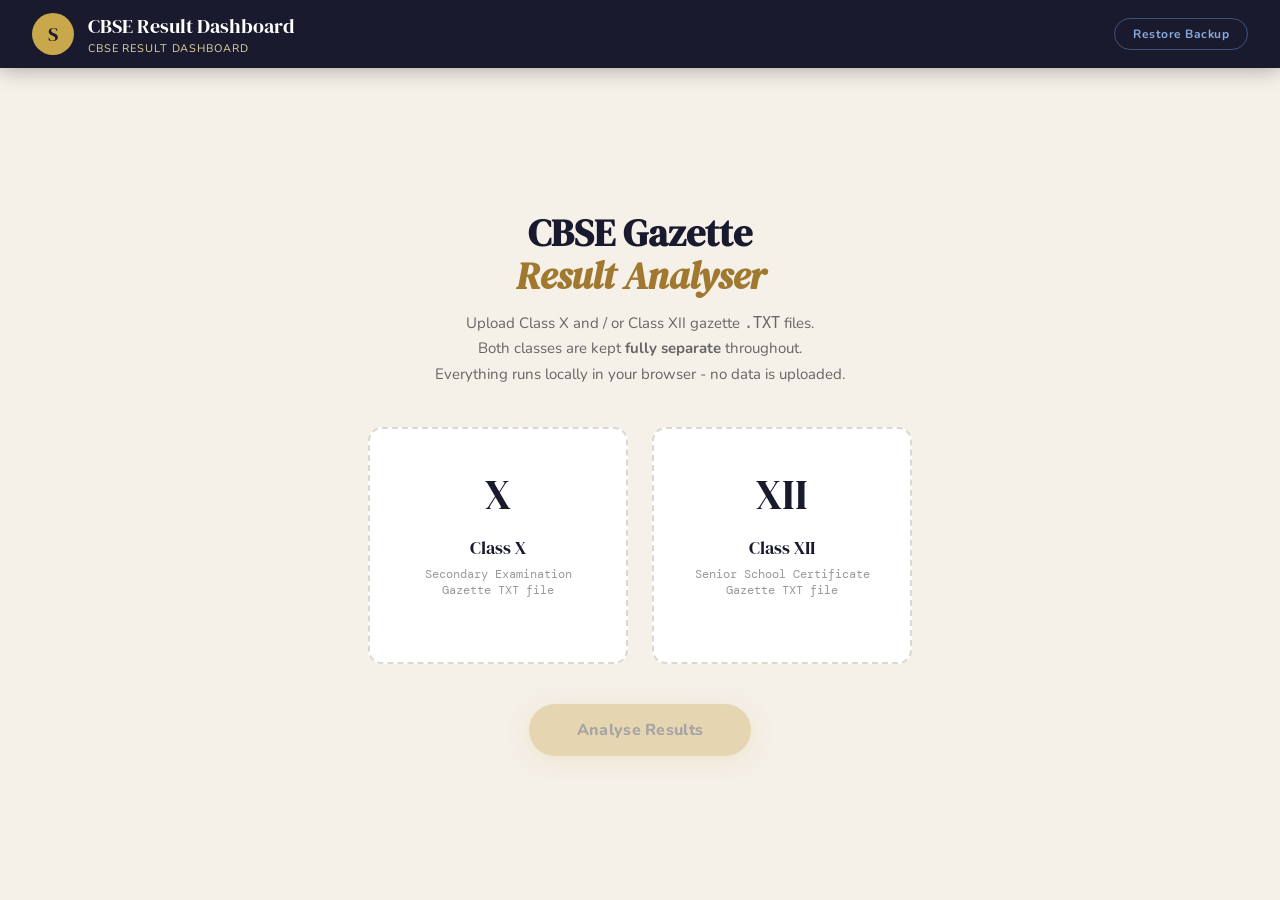
==== templates/index.html @ e1f6c5b5 "Initial commit" ====
<!DOCTYPE html>
<html lang="en">
<head>
<meta charset="UTF-8">
<meta name="viewport" content="width=device-width, initial-scale=1.0">
<title>CBSE Result Dashboard</title>
<script src="/static/js/chart.umd.min.js"></script>
<script src="/static/js/xlsx.full.min.js"></script>
<link rel="stylesheet" href="/static/css/fonts.css">
<link rel="stylesheet" href="/static/css/styles.css">
</head>
<body>

<header>
  <div class="hbrand">
    <div class="hlogo">S</div>
    <div>
      <div class="htitle">CBSE Result Dashboard</div>
      <div class="hsub" id="hschool">CBSE School Result Analyser</div>
    </div>
  </div>
  <div class="hright">
    <div class="hmeta" id="hmeta">Upload result files to begin</div>
    <button class="btn-restore-json" id="btn-add-school" onclick="showUploadScreen()" style="display:none">Add School</button>
    <button class="btn-backup" id="btn-backup" onclick="exportBackup()" style="display:none">Backup</button>
    <button class="btn-restore-json" id="btn-restore-json" onclick="document.getElementById('import-file-input').click()">Restore Backup</button>
    <input type="file" id="import-file-input" accept=".json" style="display:none" onchange="handleImportFile(event)">
    <button class="btn-clear" id="btn-clear" onclick="clearSavedData()" style="display:none">Clear Saved</button>
    <button class="btn-export" id="btn-export" onclick="exportExcel()">Export Excel</button>
  </div>
</header>

<div id="import-overlay">
  <div id="import-box">
    <h2 id="import-title">Restore Data</h2>
    <p id="import-desc">Select a saved session to restore.</p>
    <div id="import-sessions"></div>
    <div class="import-actions">
      <button class="import-btn-cancel" onclick="closeImportOverlay()">Cancel</button>
      <button class="import-btn-load" id="import-btn-load" onclick="doImport()" disabled>Load Selected</button>
    </div>
  </div>
</div>

<div class="restore-banner" id="restore-banner">
  <span id="restore-msg">Data restored from saved session</span>
  <button onclick="document.getElementById('restore-banner').classList.remove('show')">Dismiss</button>
</div>

<div class="parse-banner" id="parse-banner">
  <div class="parse-banner-inner">
    <div class="parse-banner-title">Parse warnings detected</div>
    <div class="parse-banner-body" id="parse-banner-body"></div>
  </div>
</div>

<div class="mixed-year-banner" id="mixed-year-banner">
  <div class="parse-banner-inner">
    <div class="parse-banner-title">Mixed Year Comparison</div>
    <div class="parse-banner-body">Selected schools belong to multiple exam years. Merit and comparison results may be less comparable.</div>
  </div>
</div>

<div id="upload-screen">
  <div class="upload-hero">
    <h1>CBSE Gazette<br><em style="color:var(--gold-dk)">Result Analyser</em></h1>
    <p>Upload Class X and / or Class XII gazette <code>.TXT</code> files.<br>
    Both classes are kept <strong>fully separate</strong> throughout.<br>
    Everything runs locally in your browser - no data is uploaded.</p>
  </div>
  <div class="upload-grid">
    <div class="upload-card" id="card-X"
      ondragover="dragOver(event,'X')" ondragleave="dragLeave(event,'X')" ondrop="fileDrop(event,'X')">
      <input type="file" accept=".txt,.TXT" onchange="handleFile(event,'X')">
      <span class="upload-icon">X</span>
      <div class="upload-label">Class X</div>
      <div class="upload-hint">Secondary Examination<br>Gazette TXT file</div>
      <div class="upload-status" id="status-X"></div>
    </div>
    <div class="upload-card" id="card-XII"
      ondragover="dragOver(event,'XII')" ondragleave="dragLeave(event,'XII')" ondrop="fileDrop(event,'XII')">
      <input type="file" accept=".txt,.TXT" onchange="handleFile(event,'XII')">
      <span class="upload-icon">XII</span>
      <div class="upload-label">Class XII</div>
      <div class="upload-hint">Senior School Certificate<br>Gazette TXT file</div>
      <div class="upload-status" id="status-XII"></div>
    </div>
  </div>
  <div class="upload-actions">
    <button class="btn-analyze" id="btn-analyze" onclick="runAnalysis()" disabled>Analyse Results</button>
    <button class="btn-clear upload-cancel" id="btn-upload-cancel" onclick="hideUploadScreen()" style="display:none">Cancel</button>
  </div>
</div>

<div id="dashboard">
  <input type="file" id="student-master-input" accept=".xlsx,.xls,.csv" style="display:none" onchange="handleMasterFile(event,'student')">
  <input type="file" id="teacher-mapping-input" accept=".xlsx,.xls,.csv" style="display:none" onchange="handleMasterFile(event,'teacher')">
  <input type="file" id="performance-marks-input" accept=".xlsx,.xls,.csv" style="display:none" onchange="handleMasterFile(event,'performance')">
  <div class="workspace-panel">
    <div class="workspace-top">
      <div>
        <div class="workspace-title">Multischool Workspace</div>
        <div class="workspace-sub" id="workspace-sub">Upload or restore schools to start a multischool workspace.</div>
        <div class="storage-indicator" id="storage-indicator">
          <div class="storage-label-row">
            <span class="storage-label">Local Storage</span>
            <span class="storage-value" id="storage-value">Checking...</span>
          </div>
          <div class="storage-bar">
            <div class="storage-fill" id="storage-fill"></div>
          </div>
        </div>
      </div>
      <div class="workspace-actions">
        <button class="btn-restore-json workspace-btn" onclick="document.getElementById('student-master-input').click()" style="display:inline-block">Upload Student Master</button>
        <button class="btn-restore-json workspace-btn" onclick="document.getElementById('teacher-mapping-input').click()" style="display:inline-block">Upload Teacher Mapping</button>
        <div class="workspace-inline-field">
          <label for="performance-component-type">Performance Basis Upload</label>
          <select id="performance-component-type" class="workspace-select">
            <option value="internal">Internal Marks</option>
            <option value="practical">Practical Marks</option>
          </select>
        </div>
        <button class="btn-restore-json workspace-btn" onclick="document.getElementById('performance-marks-input').click()" style="display:inline-block">Upload Internal / Practical Marks</button>
        <button class="btn-export workspace-btn" onclick="promptSaveCombination()" style="display:inline-block">Save Combination</button>
        <div class="template-links">
          <a class="template-link" href="student_master_template.xlsx" download>Student Master Excel Example</a>
          <a class="template-link" href="teacher_mapping_template.xlsx" download>Teacher Mapping Excel Example</a>
          <a class="template-link" href="performance_marks_template.xlsx" download>Internal / Practical Marks Excel Example</a>
        </div>
      </div>
    </div>
    <div class="workspace-filters">
      <div class="workspace-field">
        <label for="workspace-mode">View Mode</label>
        <select id="workspace-mode" class="sselect" onchange="onWorkspaceModeChange()">
          <option value="single">Single School</option>
          <option value="multi">Multi-School</option>
        </select>
      </div>
      <div class="workspace-field">
        <label for="compare-year">Year</label>
        <select id="compare-year" class="sselect" onchange="onWorkspaceFilterChange()">
          <option value="all">All Years</option>
        </select>
      </div>
      <div class="workspace-field">
        <label for="compare-class">Class Scope</label>
        <select id="compare-class" class="sselect" onchange="onWorkspaceFilterChange()">
          <option value="X">Class X</option>
          <option value="XII">Class XII</option>
          <option value="all">All Classes</option>
        </select>
      </div>
      <div class="workspace-field">
        <label for="compare-merit-scope">Merit Scope</label>
        <select id="compare-merit-scope" class="sselect" onchange="onWorkspaceFilterChange()">
          <option value="same-class">Same Class</option>
          <option value="all-classes">All Classes</option>
        </select>
      </div>
    </div>
    <div class="workspace-grid">
      <div class="workspace-block">
        <div class="workspace-block-title">Schools</div>
        <div id="session-list" class="workspace-list"></div>
      </div>
      <div class="workspace-block">
        <div class="workspace-block-title">Saved Combinations</div>
        <div id="combination-list" class="workspace-list"></div>
      </div>
    </div>
  </div>

  <div class="class-tabs" id="class-tabs"></div>

  <div class="sec-tabs">
    <button class="stab active" onclick="showSec('summary',this)">Summary</button>
    <button class="stab" onclick="showSec('subjects',this)">Subjects</button>
    <button class="stab" onclick="showSec('merit',this)">Merit List</button>
    <button class="stab" onclick="showSec('gender',this)">Gender</button>
    <button class="stab" onclick="showSec('students',this)">All Students</button>
    <button class="stab" onclick="showSec('sections',this)">Section Review</button>
    <button class="stab" onclick="showSec('teachers',this)">Teacher Review</button>
    <button class="stab" onclick="showSec('followup',this)">Follow-Up</button>
  </div>

  <div class="sec-tabs-mobile">
    <select id="sec-select-mobile" onchange="showSec(this.value,null)">
      <option value="summary">Summary</option>
      <option value="subjects">Subjects</option>
      <option value="merit">Merit List</option>
      <option value="gender">Gender</option>
      <option value="students">All Students</option>
      <option value="sections">Section Review</option>
      <option value="teachers">Teacher Review</option>
      <option value="followup">Follow-Up</option>
    </select>
  </div>

  <div class="content">
    <div class="sec-panel active" id="sec-summary"><div id="d-summary"></div></div>
    <div class="sec-panel" id="sec-subjects"><div id="d-subjects"></div></div>
    <div class="sec-panel" id="sec-merit"><div id="d-merit"></div></div>
    <div class="sec-panel" id="sec-gender"><div id="d-gender"></div></div>
    <div class="sec-panel" id="sec-students"><div id="d-students"></div></div>
    <div class="sec-panel" id="sec-sections"><div id="d-sections"></div></div>
    <div class="sec-panel" id="sec-teachers"><div id="d-teachers"></div></div>
    <div class="sec-panel" id="sec-followup"><div id="d-followup"></div></div>
  </div>
</div>

<script src="/static/js/app.js"></script>
</body>
</html>
---- static/css/fonts.css ----
/* Self-hosted fonts — served from /static/fonts/ */

/* DM Serif Display */
@font-face {
  font-family: 'DM Serif Display';
  font-style: normal;
  font-weight: 400;
  font-display: swap;
  src: url('/static/fonts/dm-serif-display-latin-400-normal.woff2') format('woff2');
}
@font-face {
  font-family: 'DM Serif Display';
  font-style: italic;
  font-weight: 400;
  font-display: swap;
  src: url('/static/fonts/dm-serif-display-latin-400-italic.woff2') format('woff2');
}

/* DM Mono */
@font-face {
  font-family: 'DM Mono';
  font-style: normal;
  font-weight: 300;
  font-display: swap;
  src: url('/static/fonts/dm-mono-latin-300-normal.woff2') format('woff2');
}
@font-face {
  font-family: 'DM Mono';
  font-style: normal;
  font-weight: 400;
  font-display: swap;
  src: url('/static/fonts/dm-mono-latin-400-normal.woff2') format('woff2');
}
@font-face {
  font-family: 'DM Mono';
  font-style: normal;
  font-weight: 500;
  font-display: swap;
  src: url('/static/fonts/dm-mono-latin-500-normal.woff2') format('woff2');
}

/* Nunito */
@font-face {
  font-family: 'Nunito';
  font-style: normal;
  font-weight: 300;
  font-display: swap;
  src: url('/static/fonts/nunito-latin-300-normal.woff2') format('woff2');
}
@font-face {
  font-family: 'Nunito';
  font-style: normal;
  font-weight: 400;
  font-display: swap;
  src: url('/static/fonts/nunito-latin-400-normal.woff2') format('woff2');
}
@font-face {
  font-family: 'Nunito';
  font-style: normal;
  font-weight: 600;
  font-display: swap;
  src: url('/static/fonts/nunito-latin-600-normal.woff2') format('woff2');
}
@font-face {
  font-family: 'Nunito';
  font-style: normal;
  font-weight: 700;
  font-display: swap;
  src: url('/static/fonts/nunito-latin-700-normal.woff2') format('woff2');
}
@font-face {
  font-family: 'Nunito';
  font-style: normal;
  font-weight: 800;
  font-display: swap;
  src: url('/static/fonts/nunito-latin-800-normal.woff2') format('woff2');
}
---- static/css/styles.css ----
:root {
  --ink:#1a1a2e;
  --cream:#f5f0e8;
  --paper:#faf8f4;
  --gold:#c9a84c;
  --gold-lt:#e8d5a3;
  --gold-dk:#a07830;
  --red:#c0392b;
  --green:#1a7a4a;
  --blue:#1a4a7a;
  --blue-lt:#e8f0fa;
  --amber:#d4800a;
  --border:#ddd8ce;
  --shadow:0 2px 16px rgba(26,26,46,.09);
  --shadow-lg:0 8px 40px rgba(26,26,46,.15);
  --r:10px;
  --cx:#c9a84c;
  --cx-lt:#fff8e8;
  --cx-dk:#a07830;
  --cxii:#0e7490;
  --cxii-lt:#e0f4f8;
  --cxii-dk:#0a5570;
}

*, *::before, *::after {
  box-sizing:border-box;
  margin:0;
  padding:0;
}

body {
  font-family:'Nunito', sans-serif;
  background:var(--cream);
  color:var(--ink);
  min-height:100vh;
  font-size:15px;
}

header {
  background:var(--ink);
  color:#fff;
  padding:0 32px;
  display:flex;
  align-items:center;
  justify-content:space-between;
  height:68px;
  position:sticky;
  top:0;
  z-index:100;
  box-shadow:0 2px 20px rgba(0,0,0,.3);
}

.hbrand,
.hright {
  display:flex;
  align-items:center;
}

.hbrand { gap:14px; }
.hright { gap:18px; }

.hlogo {
  width:42px;
  height:42px;
  background:var(--gold);
  border-radius:50%;
  display:flex;
  align-items:center;
  justify-content:center;
  font-family:'DM Serif Display', serif;
  font-size:20px;
  color:var(--ink);
}

.htitle {
  font-family:'DM Serif Display', serif;
  font-size:20px;
}

.hsub {
  font-size:11px;
  color:var(--gold-lt);
  letter-spacing:.08em;
  text-transform:uppercase;
  margin-top:1px;
}

.hmeta {
  font-family:'DM Mono', monospace;
  font-size:11px;
  color:rgba(255,255,255,.45);
  text-align:right;
  line-height:1.7;
}

.btn-export,
.btn-clear,
.btn-backup,
.btn-restore-json {
  background:transparent;
  padding:7px 18px;
  border-radius:50px;
  font-size:12px;
  font-weight:700;
  font-family:'Nunito', sans-serif;
  cursor:pointer;
  letter-spacing:.04em;
  transition:all .2s;
  white-space:nowrap;
}

.btn-export {
  display:none;
  border:1.5px solid rgba(201,168,76,.5);
  color:var(--gold);
}

.btn-export:hover {
  background:var(--gold);
  color:var(--ink);
  border-color:var(--gold);
}

.btn-clear {
  display:none;
  border:1.5px solid rgba(192,57,43,.5);
  color:#e87070;
}

.btn-clear:hover {
  background:#c0392b;
  color:#fff;
  border-color:#c0392b;
}

.btn-backup {
  display:none;
  border:1.5px solid rgba(100,160,100,.5);
  color:#6ab06a;
}

.btn-backup:hover {
  background:#2d7a2d;
  color:#fff;
  border-color:#2d7a2d;
}

.btn-restore-json {
  border:1.5px solid rgba(100,140,200,.5);
  color:#88aadd;
}

.btn-restore-json:hover {
  background:#1a3a6a;
  color:#fff;
  border-color:#5580cc;
}

#import-overlay {
  display:none;
  position:fixed;
  inset:0;
  background:rgba(0,0,0,.55);
  z-index:200;
  align-items:center;
  justify-content:center;
}

#import-overlay.show { display:flex; }

#import-box {
  background:#fff;
  border-radius:16px;
  padding:36px;
  width:420px;
  max-width:90vw;
  box-shadow:0 20px 60px rgba(0,0,0,.25);
  font-family:'Nunito', sans-serif;
}

#import-box h2 {
  font-family:'DM Serif Display', serif;
  font-size:22px;
  color:var(--ink);
  margin:0 0 8px;
}

#import-box p {
  font-size:13px;
  color:#888;
  margin:0 0 20px;
  line-height:1.6;
}

#import-sessions {
  display:flex;
  flex-direction:column;
  gap:10px;
  max-height:260px;
  overflow-y:auto;
  margin-bottom:20px;
}

.import-session {
  border:1.5px solid var(--border);
  border-radius:10px;
  padding:14px 16px;
  cursor:pointer;
  transition:all .18s;
  display:flex;
  align-items:center;
  gap:12px;
}

.import-session:hover {
  border-color:var(--gold);
  background:#fffdf7;
}

.import-session.selected {
  border-color:var(--gold);
  background:var(--cx-lt);
}

.import-session-info { flex:1; }

.import-session-name {
  font-weight:800;
  font-size:14px;
  color:var(--ink);
}

.import-session-meta {
  font-size:12px;
  color:#aaa;
  font-family:'DM Mono', monospace;
  margin-top:2px;
}

.import-session-cls {
  display:flex;
  gap:6px;
  margin-top:6px;
}

.import-actions {
  display:flex;
  gap:10px;
  justify-content:flex-end;
}

.import-actions button {
  padding:9px 22px;
  border-radius:50px;
  border:none;
  font-family:'Nunito', sans-serif;
  font-size:13px;
  font-weight:700;
  cursor:pointer;
  transition:all .18s;
}

.import-btn-cancel {
  background:var(--paper);
  color:#888;
}

.import-btn-cancel:hover { background:#e8e4dc; }

.import-btn-load {
  background:var(--gold);
  color:var(--ink);
}

.import-btn-load:hover {
  background:var(--gold-dk);
  color:#fff;
}

.import-btn-load:disabled {
  opacity:.4;
  cursor:not-allowed;
}

.restore-banner {
  display:none;
  background:#1a4a1a;
  color:#7ec87e;
  padding:10px 32px;
  font-size:13px;
  font-weight:700;
  align-items:center;
  gap:12px;
  justify-content:space-between;
}

.restore-banner.show { display:flex; }
.mixed-year-banner {
  display:none;
  background:#fde8e8;
  border-bottom:1px solid #efb5b5;
  color:#8d2323;
}
.mixed-year-banner.show { display:block; }

.restore-banner button {
  background:transparent;
  border:1px solid #7ec87e;
  color:#7ec87e;
  border-radius:20px;
  padding:3px 12px;
  cursor:pointer;
  font-size:12px;
  font-family:'Nunito', sans-serif;
}

.parse-banner {
  display:none;
  background:#fff4de;
  border-bottom:1px solid #ead2a2;
  color:#7a5205;
}

.parse-banner.show { display:block; }

.parse-banner-inner {
  max-width:1300px;
  margin:0 auto;
  padding:14px 32px;
}

.parse-banner-title {
  font-size:12px;
  font-weight:800;
  letter-spacing:.08em;
  text-transform:uppercase;
  margin-bottom:8px;
}

.parse-banner-body {
  font-size:13px;
  line-height:1.6;
}

.parse-summary {
  display:flex;
  flex-wrap:wrap;
  gap:10px 18px;
  margin-bottom:8px;
}

.parse-chip {
  display:inline-flex;
  align-items:center;
  gap:6px;
  background:#fff;
  border:1px solid #ead2a2;
  border-radius:999px;
  padding:5px 10px;
  font-size:12px;
  font-weight:700;
}

.parse-warning-list {
  margin:0;
  padding-left:18px;
}

.parse-warning-list li { margin:4px 0; }

.parse-warning-more {
  margin-top:6px;
  font-size:12px;
  color:#9a6a10;
}

#upload-screen {
  min-height:calc(100vh - 68px);
  display:flex;
  align-items:center;
  justify-content:center;
  flex-direction:column;
  gap:40px;
  padding:40px 20px;
}
.upload-actions {
  display:flex;
  gap:12px;
  align-items:center;
}
.upload-cancel {
  display:none;
}

.upload-hero {
  text-align:center;
  max-width:560px;
}

.upload-hero h1 {
  font-family:'DM Serif Display', serif;
  font-size:38px;
  color:var(--ink);
  margin-bottom:12px;
  line-height:1.15;
}

.upload-hero p {
  color:#666;
  font-size:15px;
  line-height:1.7;
}

.upload-grid {
  display:flex;
  gap:24px;
  flex-wrap:wrap;
  justify-content:center;
}

.upload-card {
  background:#fff;
  border:2px dashed var(--border);
  border-radius:14px;
  padding:36px 32px;
  width:260px;
  text-align:center;
  cursor:pointer;
  transition:all .2s ease;
  position:relative;
}

.upload-card:hover,
.upload-card.dragover {
  border-color:var(--gold);
  background:#fffdf7;
  transform:translateY(-2px);
  box-shadow:var(--shadow);
}

.upload-card.loaded-X {
  border:2px solid var(--cx);
  background:var(--cx-lt);
}

.upload-card.loaded-XII {
  border:2px solid var(--cxii);
  background:var(--cxii-lt);
}

.upload-card input[type=file] {
  position:absolute;
  inset:0;
  opacity:0;
  cursor:pointer;
  width:100%;
  height:100%;
}

.upload-icon {
  font-size:42px;
  font-family:'DM Serif Display', serif;
  margin-bottom:12px;
  display:block;
}

.upload-label {
  font-family:'DM Serif Display', serif;
  font-size:18px;
  color:var(--ink);
  margin-bottom:6px;
}

.upload-hint {
  font-size:12px;
  color:#999;
  font-family:'DM Mono', monospace;
}

.upload-status {
  font-size:12px;
  margin-top:10px;
  font-weight:700;
  min-height:18px;
}

.btn-analyze {
  background:var(--gold);
  color:var(--ink);
  border:none;
  padding:15px 48px;
  border-radius:50px;
  font-size:16px;
  font-weight:800;
  font-family:'Nunito', sans-serif;
  cursor:pointer;
  transition:all .2s;
  letter-spacing:.02em;
  box-shadow:0 4px 20px rgba(201,168,76,.4);
}

.btn-analyze:hover {
  background:var(--gold-dk);
  color:#fff;
  transform:translateY(-1px);
}

.btn-analyze:disabled {
  opacity:.35;
  cursor:not-allowed;
  transform:none;
}

#dashboard { display:none; }

.workspace-panel {
  max-width:1300px;
  margin:18px auto 0;
  background:#fff;
  border-radius:16px;
  box-shadow:var(--shadow);
  padding:20px;
  border:1px solid var(--border);
}
.workspace-top {
  display:flex;
  justify-content:space-between;
  align-items:flex-start;
  gap:16px;
  margin-bottom:18px;
}
.workspace-title {
  font-family:'DM Serif Display', serif;
  font-size:22px;
  color:var(--ink);
}
.workspace-sub {
  margin-top:4px;
  font-size:13px;
  color:#888;
}
.storage-indicator {
  margin-top:12px;
  max-width:320px;
}
.storage-label-row {
  display:flex;
  align-items:center;
  justify-content:space-between;
  gap:12px;
  margin-bottom:6px;
}
.storage-label {
  font-size:11px;
  font-weight:800;
  text-transform:uppercase;
  letter-spacing:.08em;
  color:#8b7c67;
}
.storage-value {
  font-size:12px;
  font-family:'DM Mono',monospace;
  color:#6f6251;
}
.storage-bar {
  position:relative;
  overflow:hidden;
  height:8px;
  border-radius:999px;
  background:#efe5d8;
  border:1px solid #e2d5c4;
}
.storage-fill {
  height:100%;
  width:0%;
  border-radius:999px;
  background:linear-gradient(90deg, #c9a84c 0%, #d48b1f 100%);
  transition:width .25s ease;
}
.workspace-actions {
  display:flex;
  gap:10px;
  flex-wrap:wrap;
  justify-content:flex-end;
}
.workspace-btn {
  display:inline-block;
}
.template-links {
  display:flex;
  flex-wrap:wrap;
  gap:8px;
  width:100%;
  justify-content:flex-end;
}
.template-link {
  display:inline-flex;
  align-items:center;
  padding:7px 12px;
  border-radius:999px;
  border:1px solid #e5d8c5;
  background:#fffaf2;
  color:#8f6d3c;
  font-size:12px;
  font-weight:800;
  text-decoration:none;
  letter-spacing:.02em;
}
.template-link:hover {
  background:#f8eddc;
}
.master-status {
  display:flex;
  flex-wrap:wrap;
  gap:8px;
  margin-top:12px;
}
.master-chip {
  display:inline-flex;
  align-items:center;
  gap:6px;
  padding:6px 10px;
  border-radius:999px;
  font-size:11px;
  font-weight:800;
  letter-spacing:.04em;
  text-transform:uppercase;
  background:#f6efe5;
  color:#7a6248;
  border:1px solid #eadfce;
}
.master-chip strong {
  font-family:'DM Mono',monospace;
  font-size:12px;
}
.master-chip small {
  max-width:260px;
  overflow:hidden;
  text-overflow:ellipsis;
  white-space:nowrap;
  font-size:11px;
  color:#8b7c67;
}
.mapping-helper {
  margin-top:8px;
  font-size:12px;
  color:#8b7c67;
}
.performance-report {
  margin-top:12px;
  border:1px solid #eadfce;
  border-radius:16px;
  background:#fffdfa;
  overflow:hidden;
}
.performance-report summary {
  display:flex;
  align-items:center;
  justify-content:space-between;
  gap:12px;
  padding:12px 14px;
  cursor:pointer;
  font-size:13px;
  font-weight:800;
  color:#735e4a;
  list-style:none;
}
.performance-report summary::-webkit-details-marker {
  display:none;
}
.performance-report summary span {
  font-size:12px;
  font-weight:700;
  color:#8b7c67;
}
.performance-report-table {
  max-height:360px;
  border-top:1px solid #f0e6d8;
}
.report-status {
  display:inline-flex;
  align-items:center;
  padding:4px 8px;
  border-radius:999px;
  font-size:11px;
  font-weight:800;
  letter-spacing:.04em;
  text-transform:uppercase;
}
.report-status.ok {
  background:#eaf7ef;
  color:#157347;
}
.report-status.miss {
  background:#fff0ef;
  color:#bb3e2f;
}
.workspace-inline-field {
  display:flex;
  flex-direction:column;
  gap:6px;
  min-width:180px;
}
.workspace-inline-field label {
  font-size:11px;
  font-weight:800;
  text-transform:uppercase;
  letter-spacing:.08em;
  color:#999;
}
.workspace-select {
  min-height:42px;
  padding:10px 12px;
  border-radius:999px;
  border:1px solid #d8c4a5;
  background:#fff;
  color:#7b4f17;
  font:inherit;
  font-weight:700;
}
.review-note {
  margin-bottom:14px;
  padding:12px 14px;
  border-radius:14px;
  background:#f9f5ee;
  border:1px solid #eadfce;
  color:#735e4a;
  font-size:13px;
}
.review-controls {
  display:flex;
  flex-wrap:wrap;
  gap:12px;
  align-items:flex-end;
  margin-bottom:14px;
}
.review-field label {
  display:block;
  margin-bottom:6px;
  font-size:11px;
  font-weight:800;
  text-transform:uppercase;
  letter-spacing:.08em;
  color:#999;
}
.followup-input {
  width:100%;
  padding:8px 10px;
  border-radius:10px;
  border:1px solid #e2d8ca;
  background:#fffdfa;
  font:inherit;
}
.followup-input.small {
  width:160px;
}
.followup-tag {
  display:inline-flex;
  align-items:center;
  padding:4px 8px;
  border-radius:999px;
  font-size:11px;
  font-weight:800;
  letter-spacing:.04em;
  background:#f3ece3;
  color:#7c644c;
  margin:2px 4px 2px 0;
}
.subject-drilled-row {
  background:#f6e7bf;
}
.subject-drilled-row td {
  background:#fdf1cc !important;
  border-top:2px solid #dfbf73 !important;
  border-bottom:2px solid #dfbf73 !important;
}
.workspace-filters {
  display:grid;
  grid-template-columns:repeat(auto-fit,minmax(180px,1fr));
  gap:14px;
  margin-bottom:18px;
}
.workspace-field label {
  display:block;
  font-size:11px;
  font-weight:800;
  text-transform:uppercase;
  letter-spacing:.08em;
  color:#999;
  margin-bottom:6px;
}
.workspace-grid {
  display:grid;
  grid-template-columns:1.3fr 1fr;
  gap:18px;
}
.workspace-block {
  background:var(--paper);
  border:1px solid var(--border);
  border-radius:14px;
  padding:14px;
}
.workspace-block-title {
  font-family:'DM Serif Display', serif;
  font-size:17px;
  margin-bottom:10px;
}
.workspace-list {
  display:flex;
  flex-direction:column;
  gap:10px;
  min-height:56px;
}
.workspace-empty {
  background:#fff;
  border:1px dashed var(--border);
  border-radius:12px;
  padding:16px;
  color:#aaa;
  font-size:13px;
  text-align:center;
}
.session-card,
.combo-card {
  background:#fff;
  border:1.5px solid var(--border);
  border-radius:12px;
  padding:14px;
  display:flex;
  gap:12px;
  align-items:flex-start;
  justify-content:space-between;
}
.session-card.selected {
  border-color:var(--gold);
  background:#fffdf7;
}
.session-meta {
  flex:1;
}
.session-title {
  font-weight:800;
  color:var(--ink);
  margin-bottom:3px;
}
.session-sub {
  font-size:12px;
  color:#999;
  font-family:'DM Mono', monospace;
}
.session-badges {
  display:flex;
  gap:6px;
  flex-wrap:wrap;
  margin-top:8px;
}
.session-actions {
  display:flex;
  gap:8px;
  flex-wrap:wrap;
  justify-content:flex-end;
}
.session-actions button,
.combo-card button {
  border:none;
  border-radius:999px;
  padding:7px 12px;
  font-size:12px;
  font-weight:700;
  cursor:pointer;
  font-family:'Nunito', sans-serif;
}
.session-select {
  background:var(--ink);
  color:#fff;
}
.session-open {
  background:var(--gold);
  color:var(--ink);
}
.combo-open {
  background:var(--cxii);
  color:#fff;
}
.combo-meta {
  font-size:12px;
  color:#888;
  margin-top:4px;
}
.comparison-grid {
  display:grid;
  grid-template-columns:repeat(auto-fit,minmax(220px,1fr));
  gap:16px;
  margin-bottom:16px;
}
.compare-note {
  background:var(--paper);
  border:1px dashed var(--border);
  border-radius:12px;
  padding:18px;
  color:#888;
}

.class-tabs {
  background:#fff;
  border-bottom:1px solid var(--border);
  padding:0 32px;
  display:flex;
  gap:0;
  position:sticky;
  top:68px;
  z-index:90;
}

.ctab {
  padding:0 28px;
  height:52px;
  border:none;
  background:none;
  font-family:'Nunito', sans-serif;
  font-size:15px;
  font-weight:800;
  cursor:pointer;
  border-bottom:4px solid transparent;
  letter-spacing:.01em;
  transition:all .18s;
  color:#bbb;
  display:flex;
  align-items:center;
  gap:10px;
}

.ctab:hover { color:var(--ink); }
.ctab.ax { color:var(--cx-dk); border-bottom-color:var(--cx); }
.ctab.axii { color:var(--cxii-dk); border-bottom-color:var(--cxii); }

.cpill {
  font-size:11px;
  padding:2px 9px;
  border-radius:20px;
  font-weight:700;
}

.cpill-X { background:var(--cx-lt); color:var(--cx-dk); }
.cpill-XII { background:var(--cxii-lt); color:var(--cxii-dk); }

.sec-tabs {
  background:var(--paper);
  border-bottom:1px solid var(--border);
  padding:0 32px;
  display:flex;
  gap:2px;
  position:sticky;
  top:120px;
  z-index:89;
  overflow-x:auto;
}

.stab {
  padding:12px 17px 10px;
  border:none;
  background:none;
  font-family:'Nunito', sans-serif;
  font-size:13px;
  font-weight:700;
  color:#bbb;
  cursor:pointer;
  border-bottom:3px solid transparent;
  white-space:nowrap;
  transition:all .18s;
}

.stab:hover { color:var(--ink); }
.stab.active { color:var(--ink); border-bottom-color:var(--ink); }

.content {
  padding:28px 32px;
  max-width:1300px;
  margin:0 auto;
}

.sec-panel { display:none; }
.sec-panel.active { display:block; }

.cls-stripe {
  border-radius:12px;
  padding:20px 28px;
  margin-bottom:22px;
  display:flex;
  align-items:center;
  gap:18px;
  color:#fff;
}

.cls-stripe.sX { background:linear-gradient(135deg,var(--cx-dk),#e8c060); }
.cls-stripe.sXII { background:linear-gradient(135deg,var(--cxii-dk),#12a0c0); }

.cs-class {
  font-family:'DM Serif Display', serif;
  font-size:52px;
  line-height:1;
  opacity:.85;
}

.cs-exam {
  font-size:11px;
  opacity:.7;
  text-transform:uppercase;
  letter-spacing:.1em;
  margin-bottom:2px;
}

.cs-name {
  font-family:'DM Serif Display', serif;
  font-size:19px;
}

.cs-detail {
  font-size:12px;
  opacity:.65;
  margin-top:2px;
  font-family:'DM Mono', monospace;
}

.cs-space { flex:1; }
.cs-big { text-align:right; }

.cs-big-num {
  font-family:'DM Mono', monospace;
  font-size:44px;
  line-height:1;
  font-weight:300;
}

.cs-big-lbl {
  font-size:11px;
  opacity:.65;
  text-transform:uppercase;
  letter-spacing:.08em;
}

.stat-grid {
  display:grid;
  grid-template-columns:repeat(auto-fit,minmax(160px,1fr));
  gap:13px;
  margin-bottom:22px;
}

.scard {
  background:#fff;
  border-radius:var(--r);
  padding:18px 16px;
  box-shadow:var(--shadow);
  border-top:4px solid var(--gold);
}

.scard.green { border-top-color:var(--green); }
.scard.red { border-top-color:var(--red); }
.scard.amber { border-top-color:var(--amber); }
.scard.blue { border-top-color:var(--blue); }
.scard.cx { border-top-color:var(--cx); }
.scard.cxii { border-top-color:var(--cxii); }

.slbl {
  font-size:11px;
  font-weight:700;
  text-transform:uppercase;
  letter-spacing:.08em;
  color:#aaa;
  margin-bottom:5px;
}

.sval {
  font-family:'DM Mono', monospace;
  font-size:28px;
  font-weight:500;
  color:var(--ink);
  line-height:1;
  margin-bottom:3px;
}

.sdet { font-size:12px; color:#bbb; }

.card {
  background:#fff;
  border-radius:var(--r);
  box-shadow:var(--shadow);
  padding:20px;
  margin-bottom:16px;
}

.card-title {
  font-family:'DM Serif Display', serif;
  font-size:16px;
  color:var(--ink);
  margin-bottom:14px;
  padding-bottom:10px;
  border-bottom:1px solid var(--border);
}

.two-col {
  display:grid;
  grid-template-columns:1fr 1fr;
  gap:16px;
}

.three-col {
  display:grid;
  grid-template-columns:1fr 1fr 1fr;
  gap:16px;
}

@media (max-width:860px) {
  .two-col,
  .three-col {
    grid-template-columns:1fr;
  }
}

.cwrap { position:relative; height:230px; }
.cwrap-lg { position:relative; height:300px; }

.tbl-wrap { overflow-x:auto; }

table {
  width:100%;
  border-collapse:collapse;
  font-size:13.5px;
}

thead th {
  background:var(--ink);
  color:#fff;
  padding:10px 12px;
  text-align:left;
  font-weight:700;
  font-size:11px;
  letter-spacing:.06em;
  text-transform:uppercase;
  vertical-align:bottom;
}

thead th:first-child { border-radius:6px 0 0 6px; }
thead th:last-child { border-radius:0 6px 6px 0; }

tbody tr { border-bottom:1px solid #f0ede8; }
tbody tr:hover { background:var(--blue-lt); }
tbody td { padding:9px 12px; }

.badge {
  display:inline-block;
  padding:3px 10px;
  border-radius:20px;
  font-size:11px;
  font-weight:800;
  letter-spacing:.04em;
}

.bp { background:#e0f5ea; color:var(--green); }
.bc { background:#fff3e0; color:var(--amber); }
.ba { background:#fde8e8; color:var(--red); }

.gr {
  font-family:'DM Mono', monospace;
  font-size:12px;
  font-weight:500;
  display:inline-block;
  padding:2px 8px;
  border-radius:4px;
}

.g-a1 { background:#e0f5ea; color:#1a7a4a; }
.g-a2 { background:#e8f5e0; color:#2d7a2a; }
.g-b1 { background:#e8f0fa; color:#1a4a7a; }
.g-b2 { background:#eef3fc; color:#2a5a9a; }
.g-c1 { background:#fff8e0; color:#8a6a00; }
.g-c2 { background:#fffae0; color:#9a7a00; }
.g-d1 { background:#fff0e0; color:#8a4a00; }
.g-d2 { background:#fff3e0; color:#9a5a00; }
.g-e { background:#fde8e8; color:#c0392b; }
.g-ab { background:#f0f0f0; color:#aaa; }

.rnk {
  display:inline-flex;
  align-items:center;
  justify-content:center;
  width:26px;
  height:26px;
  border-radius:50%;
  font-weight:800;
  font-size:12px;
  background:var(--gold-lt);
  color:var(--gold-dk);
}

.rnk.r1 { background:#ffd700; color:#7a5a00; }
.rnk.r2 { background:#c0c0c0; color:#555; }
.rnk.r3 { background:#cd7f32; color:#fff; }

.gstrip {
  display:grid;
  grid-template-columns:1fr 1fr;
  gap:13px;
  margin-bottom:16px;
}

.gcard {
  background:#fff;
  border-radius:var(--r);
  padding:16px 20px;
  box-shadow:var(--shadow);
  display:flex;
  align-items:center;
  gap:14px;
}

.gicon { font-size:32px; }

.gname {
  font-size:11px;
  font-weight:700;
  text-transform:uppercase;
  letter-spacing:.08em;
  color:#aaa;
  margin-bottom:2px;
}

.gcnt {
  font-family:'DM Mono', monospace;
  font-size:24px;
  color:var(--ink);
  line-height:1.1;
}

.gpct {
  font-size:13px;
  font-weight:700;
  color:var(--green);
}

.sbar {
  display:flex;
  gap:11px;
  margin-bottom:18px;
  flex-wrap:wrap;
}

.sinput {
  flex:1;
  min-width:220px;
  padding:10px 18px;
  border:2px solid var(--border);
  border-radius:50px;
  font-family:'Nunito', sans-serif;
  font-size:14px;
  outline:none;
  transition:border-color .2s;
}

.sinput:focus { border-color:var(--gold); }

.sselect {
  padding:10px 18px;
  border:2px solid var(--border);
  border-radius:50px;
  font-family:'Nunito', sans-serif;
  font-size:14px;
  outline:none;
  background:#fff;
  cursor:pointer;
}

.src {
  background:#fff;
  border-radius:14px;
  box-shadow:var(--shadow-lg);
  overflow:hidden;
  margin-bottom:16px;
}

.srch {
  color:#fff;
  padding:16px 24px;
  display:flex;
  justify-content:space-between;
  align-items:center;
}

.srch.hX { background:linear-gradient(135deg,var(--cx-dk),#e8c060); }
.srch.hXII { background:linear-gradient(135deg,var(--cxii-dk),#12a0c0); }

.srcname {
  font-family:'DM Serif Display', serif;
  font-size:21px;
}

.srcroll {
  font-family:'DM Mono', monospace;
  font-size:12px;
  opacity:.7;
  margin-top:2px;
}

.srcbody { padding:20px 24px; }

.srcmeta {
  display:flex;
  gap:20px;
  margin-bottom:16px;
  flex-wrap:wrap;
}

.srcmi { font-size:13px; color:#888; }

.srcmi strong {
  color:var(--ink);
  display:block;
  font-size:14px;
  margin-bottom:1px;
}

.stbl {
  width:100%;
  border-collapse:collapse;
}

.stbl th {
  padding:7px 11px;
  text-align:left;
  font-size:11px;
  font-weight:700;
  text-transform:uppercase;
  letter-spacing:.06em;
  color:#bbb;
  border-bottom:2px solid var(--border);
}

.stbl td {
  padding:8px 11px;
  border-bottom:1px solid #f0ede8;
  font-size:14px;
}

.mbar {
  background:#f0ede8;
  border-radius:4px;
  height:5px;
  width:88px;
  display:inline-block;
  vertical-align:middle;
}

.mfill {
  height:5px;
  border-radius:4px;
  display:block;
}

.mfill.cX { background:var(--cx); }
.mfill.cXII { background:var(--cxii); }

.sec-h { margin-bottom:20px; }

.sec-title {
  font-family:'DM Serif Display', serif;
  font-size:24px;
  color:var(--ink);
}

.sec-sub {
  color:#aaa;
  font-size:13px;
  margin-top:3px;
}

.empty {
  text-align:center;
  padding:50px 20px;
  color:#ccc;
}

.empty-icon {
  font-size:44px;
  margin-bottom:10px;
}

.nodata {
  background:var(--paper);
  border:2px dashed var(--border);
  border-radius:var(--r);
  padding:48px 32px;
  text-align:center;
  color:#ccc;
  font-size:14px;
}

.sec-tabs-mobile {
  display:none;
  padding:8px 16px;
  background:var(--paper);
  border-bottom:1px solid var(--border);
  position:sticky;
  top:120px;
  z-index:89;
}

.sec-tabs-mobile select {
  width:100%;
  padding:10px 16px;
  border:2px solid var(--border);
  border-radius:50px;
  font-family:'Nunito', sans-serif;
  font-size:14px;
  font-weight:700;
  background:#fff;
  color:var(--ink);
  outline:none;
  cursor:pointer;
  appearance:none;
  -webkit-appearance:none;
  background-image:url("data:image/svg+xml,%3Csvg xmlns='http://www.w3.org/2000/svg' width='12' height='8' viewBox='0 0 12 8'%3E%3Cpath d='M1 1l5 5 5-5' stroke='%23aaa' stroke-width='1.5' fill='none' stroke-linecap='round'/%3E%3C/svg%3E");
  background-repeat:no-repeat;
  background-position:right 16px center;
  padding-right:40px;
}

@media (max-width:640px) {
  .workspace-grid { grid-template-columns:1fr; }
  .workspace-top { flex-direction:column; }
  .sec-tabs { display:none; }
  .sec-tabs-mobile { display:block; top:52px; }
  .class-tabs { position:sticky; top:0; z-index:91; }
  .content { padding:16px; }
  .two-col,
  .three-col { grid-template-columns:1fr; }
  .stat-grid { grid-template-columns:repeat(2,1fr); }
  .cs-big { display:none; }
  .cls-stripe { padding:14px 18px; }
  .cs-class { font-size:38px; }
  .parse-banner-inner { padding:14px 16px; }
}

::-webkit-scrollbar-track { background:#f0ede8; }
::-webkit-scrollbar-thumb { background:var(--gold-lt); border-radius:10px; }

@keyframes fadeUp {
  from { opacity:0; transform:translateY(12px); }
  to { opacity:1; transform:translateY(0); }
}

.anim { animation:fadeUp .28s ease forwards; }
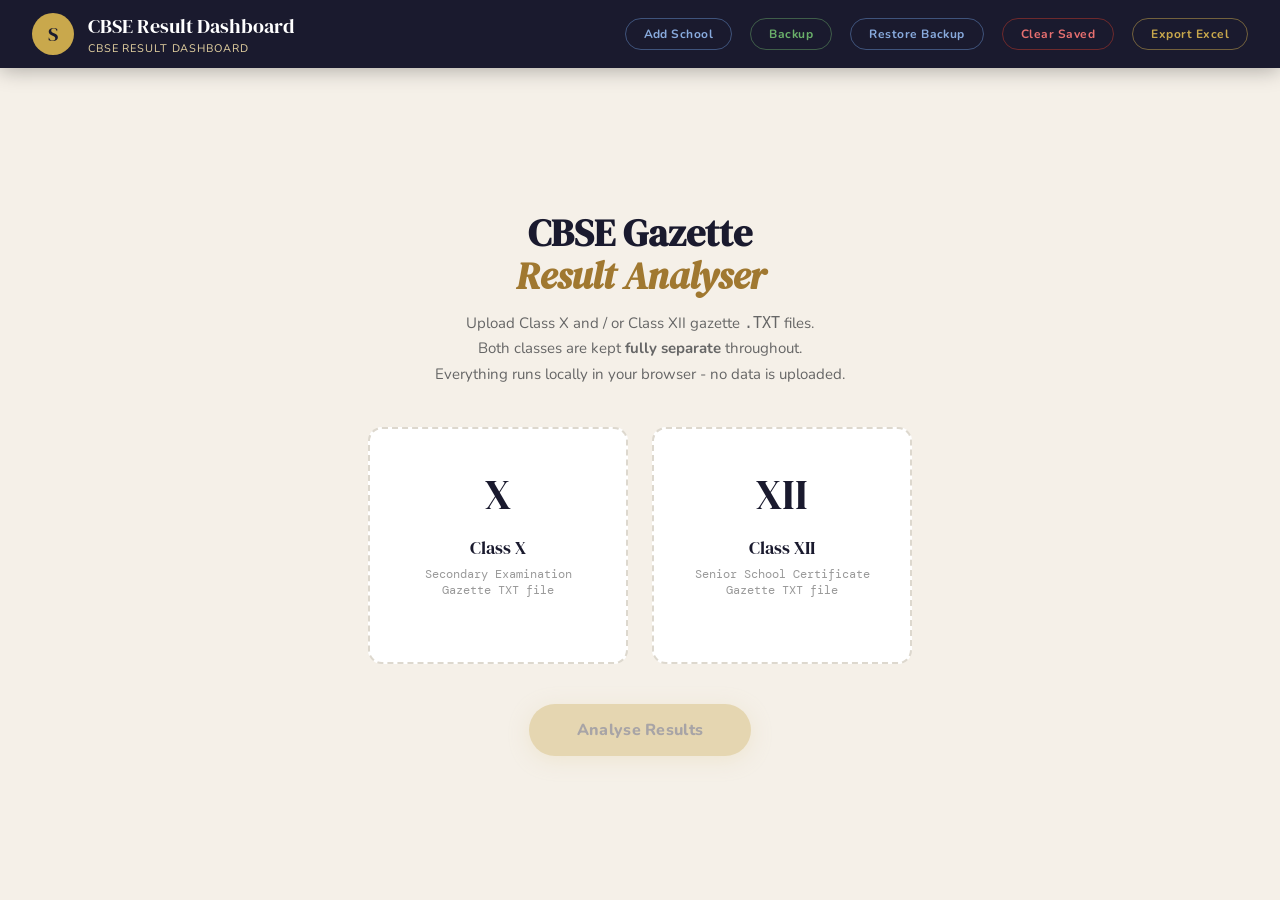
==== commit 6fa7cdf3: "user auth added" ====
--- a/templates/index.html
+++ b/templates/index.html
@@ -27,6 +27,11 @@
     <input type="file" id="import-file-input" accept=".json" style="display:none" onchange="handleImportFile(event)">
     <button class="btn-clear" id="btn-clear" onclick="clearSavedData()" style="display:none">Clear Saved</button>
     <button class="btn-export" id="btn-export" onclick="exportExcel()">Export Excel</button>
+    <!-- User Session Actions -->
+    <span id="header-user-display" style="display:none; font-family:'DM Mono', monospace; font-size:11px; color:#c9a84c;"></span>
+    <button class="btn-restore-json" id="btn-manage-users" onclick="openUserModal()" style="display:none">Manage Users</button>
+    <button class="btn-restore-json" id="btn-change-password" onclick="openPasswordModal()" style="display:none">Change Password</button>
+    <button class="btn-clear" id="btn-logout" onclick="authLogout()" style="display:none">Logout</button>
   </div>
 </header>
 
@@ -112,21 +117,21 @@
         </div>
       </div>
       <div class="workspace-actions">
-        <button class="btn-restore-json workspace-btn" onclick="document.getElementById('student-master-input').click()" style="display:inline-block">Upload Student Master</button>
-        <button class="btn-restore-json workspace-btn" onclick="document.getElementById('teacher-mapping-input').click()" style="display:inline-block">Upload Teacher Mapping</button>
-        <div class="workspace-inline-field">
+        <button class="btn-restore-json workspace-btn premium-student-master" onclick="document.getElementById('student-master-input').click()" style="display:inline-block">Upload Student Master</button>
+        <button class="btn-restore-json workspace-btn premium-teacher-mapping" onclick="document.getElementById('teacher-mapping-input').click()" style="display:inline-block">Upload Teacher Mapping</button>
+        <div class="workspace-inline-field premium-performance-marks">
           <label for="performance-component-type">Performance Basis Upload</label>
           <select id="performance-component-type" class="workspace-select">
             <option value="internal">Internal Marks</option>
             <option value="practical">Practical Marks</option>
           </select>
         </div>
-        <button class="btn-restore-json workspace-btn" onclick="document.getElementById('performance-marks-input').click()" style="display:inline-block">Upload Internal / Practical Marks</button>
+        <button class="btn-restore-json workspace-btn premium-performance-marks" onclick="document.getElementById('performance-marks-input').click()" style="display:inline-block">Upload Internal / Practical Marks</button>
         <button class="btn-export workspace-btn" onclick="promptSaveCombination()" style="display:inline-block">Save Combination</button>
         <div class="template-links">
-          <a class="template-link" href="student_master_template.xlsx" download>Student Master Excel Example</a>
-          <a class="template-link" href="teacher_mapping_template.xlsx" download>Teacher Mapping Excel Example</a>
-          <a class="template-link" href="performance_marks_template.xlsx" download>Internal / Practical Marks Excel Example</a>
+          <a class="template-link premium-student-master" href="student_master_template.xlsx" download>Student Master Excel Example</a>
+          <a class="template-link premium-teacher-mapping" href="teacher_mapping_template.xlsx" download>Teacher Mapping Excel Example</a>
+          <a class="template-link premium-performance-marks" href="performance_marks_template.xlsx" download>Internal / Practical Marks Excel Example</a>
         </div>
       </div>
     </div>
@@ -210,6 +215,114 @@
   </div>
 </div>
 
-<script src="/static/js/app.js"></script>
+<!-- Login Screen Overlay -->
+<div id="login-screen" class="login-overlay" style="display:none">
+  <div class="login-card">
+    <div class="login-brand">
+      <div class="login-logo">S</div>
+      <h2>CBSE Result Analyser</h2>
+    </div>
+    <p class="login-sub">Please sign in to access the analytics portal</p>
+    <div class="login-field">
+      <label for="login-username">Username</label>
+      <input type="text" id="login-username" placeholder="Enter username" required>
+    </div>
+    <div class="login-field">
+      <label for="login-password">Password</label>
+      <input type="password" id="login-password" placeholder="Enter password" required onkeydown="if(event.key === 'Enter') authLogin()">
+    </div>
+    <div id="login-error" class="login-error" style="color:var(--red); font-size:12px; margin-top:8px; min-height:16px;"></div>
+    <button class="btn-login" onclick="authLogin()">Sign In</button>
+    <div class="login-divider">New user?</div>
+    <div class="login-field">
+      <label for="signup-username">Create Username</label>
+      <input type="text" id="signup-username" placeholder="Choose username">
+    </div>
+    <div class="login-field">
+      <label for="signup-password">Create Password</label>
+      <input type="password" id="signup-password" placeholder="Choose password" onkeydown="if(event.key === 'Enter') authRegisterSelf()">
+    </div>
+    <div id="signup-error" class="login-error" style="color:var(--red); font-size:12px; margin-top:8px; min-height:16px;"></div>
+    <button class="btn-restore-json" style="display:block; width:100%; border-radius:10px; padding:10px;" onclick="authRegisterSelf()">Create Account</button>
+  </div>
+</div>
+
+<!-- User Management Modal -->
+<div id="user-modal" class="modal-overlay" style="display:none">
+  <div class="modal-box">
+    <h2>User Management</h2>
+    <p>Create users and enable premium dashboard features.</p>
+    
+    <div class="user-register-form">
+      <h3>Create User Account</h3>
+      <div class="form-grid" style="display:grid; grid-template-columns: repeat(auto-fit, minmax(150px, 1fr)); gap:12px;">
+        <div class="form-field">
+          <label for="reg-username">Username</label>
+          <input type="text" id="reg-username" class="followup-input" placeholder="Username" required>
+        </div>
+        <div class="form-field">
+          <label for="reg-password">Password</label>
+          <input type="password" id="reg-password" class="followup-input" placeholder="Password" required>
+        </div>
+        <div class="form-field">
+          <label for="reg-role">Role</label>
+          <select id="reg-role" class="workspace-select" style="min-height:38px; width:100%; border-radius:10px; padding: 4px 8px;">
+            <option value="user">User (Own Uploads)</option>
+            <option value="admin">Admin (Full Write Access)</option>
+          </select>
+        </div>
+        <div class="form-field" style="display:flex; align-items:flex-end;">
+          <button class="btn-export" style="display:block; width:100%; border-radius:10px; padding:10px;" onclick="authRegister()">Register</button>
+        </div>
+      </div>
+      <div id="reg-error" class="login-error" style="color:var(--red); font-size:12px; margin-top:6px;"></div>
+      <div id="reg-success" style="color:var(--green); font-size:12px; margin-top:6px;"></div>
+    </div>
+    
+    <div class="user-list-section" style="margin-top:20px;">
+      <h3>Registered Users</h3>
+      <div class="tbl-wrap" style="max-height: 200px; overflow-y: auto; margin-top:8px;">
+        <table>
+          <thead>
+            <tr>
+              <th>Username</th>
+              <th>Role</th>
+              <th>Premium Features</th>
+              <th>Created At</th>
+              <th>Action</th>
+            </tr>
+          </thead>
+          <tbody id="user-table-body">
+            <!-- Populated dynamically -->
+          </tbody>
+        </table>
+      </div>
+    </div>
+    
+    <div class="modal-actions" style="margin-top:20px; display:flex; justify-content:flex-end;">
+      <button class="btn-clear" style="display:block;" onclick="closeUserModal()">Close</button>
+    </div>
+  </div>
+</div>
+
+<!-- Change Password Modal -->
+<div id="password-modal" class="modal-overlay" style="display:none">
+  <div class="modal-box">
+    <h2>Change Password</h2>
+    <p>Update your account security details.</p>
+    <div class="login-field" style="margin-top:12px;">
+      <label for="new-password">New Password</label>
+      <input type="password" id="new-password" placeholder="Minimum 4 characters" class="followup-input" style="width:100%;" required>
+    </div>
+    <div id="password-error" class="login-error" style="color:var(--red); font-size:12px; margin-top:8px; min-height:16px;"></div>
+    <div id="password-success" style="color:var(--green); font-size:12px; margin-top:8px; min-height:16px;"></div>
+    <div class="modal-actions" style="margin-top:20px; display:flex; justify-content:flex-end; gap:10px;">
+      <button class="btn-restore-json" onclick="closePasswordModal()">Cancel</button>
+      <button class="btn-export" style="display:block;" onclick="saveNewPassword()">Update Password</button>
+    </div>
+  </div>
+</div>
+
+<script src="/static/js/app.js?v={{ app_version }}"></script>
 </body>
 </html>
--- a/static/css/styles.css
+++ b/static/css/styles.css
@@ -1449,3 +1449,224 @@
 }
 
 .anim { animation:fadeUp .28s ease forwards; }
+
+/* ── AUTH & USER MANAGEMENT STYLES ── */
+.login-overlay {
+  position: fixed;
+  inset: 0;
+  background: radial-gradient(circle at center, rgba(26,26,46,0.96) 0%, rgba(13,13,23,0.99) 100%);
+  backdrop-filter: blur(16px);
+  -webkit-backdrop-filter: blur(16px);
+  z-index: 999;
+  display: flex;
+  align-items: center;
+  justify-content: center;
+  padding: 20px;
+}
+
+.login-card {
+  background: rgba(255, 255, 255, 0.04);
+  border: 1px solid rgba(255, 255, 255, 0.08);
+  border-radius: 24px;
+  width: 100%;
+  max-width: 420px;
+  padding: 40px;
+  box-shadow: 0 20px 50px rgba(0, 0, 0, 0.4);
+  color: #fff;
+  animation: fadeUp 0.35s cubic-bezier(0.16, 1, 0.3, 1) forwards;
+}
+
+.login-brand {
+  display: flex;
+  align-items: center;
+  gap: 16px;
+  margin-bottom: 20px;
+}
+
+.login-logo {
+  width: 48px;
+  height: 48px;
+  background: var(--gold);
+  border-radius: 50%;
+  display: flex;
+  align-items: center;
+  justify-content: center;
+  font-family: 'DM Serif Display', serif;
+  font-size: 24px;
+  color: var(--ink);
+  box-shadow: 0 0 20px rgba(201,168,76,0.3);
+}
+
+.login-brand h2 {
+  font-family: 'DM Serif Display', serif;
+  font-size: 24px;
+  letter-spacing: -0.02em;
+}
+
+.login-sub {
+  font-size: 13px;
+  color: rgba(255, 255, 255, 0.5);
+  margin-bottom: 30px;
+  line-height: 1.5;
+}
+
+.login-divider {
+  margin: 18px 0 14px;
+  padding-top: 14px;
+  border-top: 1px solid rgba(255, 255, 255, 0.12);
+  color: rgba(255, 255, 255, 0.55);
+  font-size: 11px;
+  font-weight: 800;
+  text-transform: uppercase;
+}
+
+.login-field {
+  margin-bottom: 20px;
+  display: flex;
+  flex-direction: column;
+  gap: 8px;
+}
+
+.login-field label {
+  font-size: 11px;
+  font-weight: 800;
+  text-transform: uppercase;
+  letter-spacing: 0.08em;
+  color: rgba(255, 255, 255, 0.6);
+}
+
+.login-field input {
+  background: rgba(255, 255, 255, 0.05);
+  border: 1px solid rgba(255, 255, 255, 0.12);
+  border-radius: 12px;
+  padding: 12px 16px;
+  color: #fff;
+  font: inherit;
+  font-size: 14px;
+  transition: all 0.2s ease;
+}
+
+.login-field input:focus {
+  outline: none;
+  border-color: var(--gold);
+  background: rgba(255, 255, 255, 0.08);
+  box-shadow: 0 0 0 3px rgba(201, 168, 76, 0.15);
+}
+
+.btn-login {
+  width: 100%;
+  background: var(--gold);
+  color: var(--ink);
+  border: none;
+  padding: 14px;
+  border-radius: 50px;
+  font-size: 15px;
+  font-weight: 800;
+  font-family: inherit;
+  cursor: pointer;
+  margin-top: 15px;
+  transition: all 0.2s ease;
+  box-shadow: 0 4px 15px rgba(201, 168, 76, 0.3);
+}
+
+.btn-login:hover {
+  background: var(--gold-lt);
+  transform: translateY(-1px);
+}
+
+/* Modals */
+.modal-overlay {
+  position: fixed;
+  inset: 0;
+  background: rgba(0, 0, 0, 0.6);
+  backdrop-filter: blur(8px);
+  -webkit-backdrop-filter: blur(8px);
+  z-index: 500;
+  display: flex;
+  align-items: center;
+  justify-content: center;
+  padding: 20px;
+}
+
+.modal-box {
+  background: #fff;
+  border-radius: 20px;
+  width: 100%;
+  max-width: 680px;
+  padding: 32px;
+  box-shadow: var(--shadow-lg);
+  border: 1px solid var(--border);
+  color: var(--ink);
+  animation: fadeUp 0.3s cubic-bezier(0.16, 1, 0.3, 1) forwards;
+}
+
+.modal-box h2 {
+  font-family: 'DM Serif Display', serif;
+  font-size: 24px;
+  margin-bottom: 6px;
+}
+
+.modal-box p {
+  font-size: 13px;
+  color: #777;
+  margin-bottom: 20px;
+}
+
+.user-register-form {
+  background: #faf8f4;
+  border: 1px solid var(--border);
+  border-radius: 14px;
+  padding: 18px;
+  margin-bottom: 20px;
+}
+
+.user-register-form h3 {
+  font-size: 14px;
+  margin-bottom: 12px;
+  font-family: 'DM Serif Display', serif;
+}
+
+.feature-toggle-grid {
+  display: grid;
+  gap: 6px;
+  min-width: 180px;
+}
+
+.feature-toggle {
+  display: flex;
+  align-items: center;
+  gap: 6px;
+  font-size: 11px;
+  line-height: 1.2;
+}
+
+.form-field {
+  display: flex;
+  flex-direction: column;
+  gap: 6px;
+}
+
+.form-field label {
+  font-size: 10px;
+  font-weight: 800;
+  text-transform: uppercase;
+  letter-spacing: 0.06em;
+  color: #999;
+}
+
+.btn-create-user {
+  background: var(--gold);
+  color: var(--ink);
+  border: none;
+  border-radius: 10px;
+  padding: 10px 18px;
+  font-weight: 700;
+  cursor: pointer;
+  transition: all 0.2s;
+}
+
+.btn-create-user:hover {
+  background: var(--gold-dk);
+  color: #fff;
+}
+
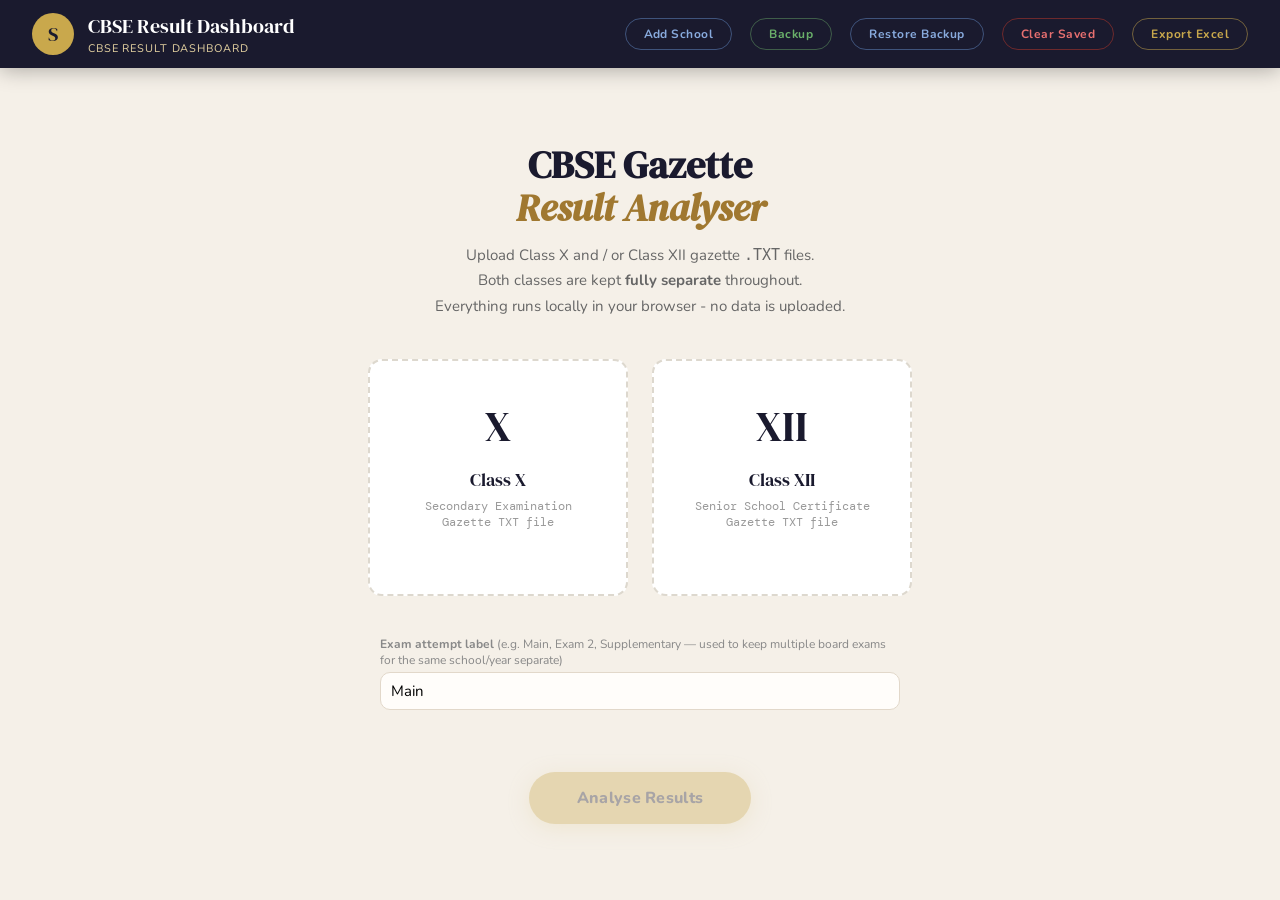
==== commit 29c506d8: "Support multiple exam attempts per school/year and scope admin deletes per user Sessions are now key" ====
--- a/templates/index.html
+++ b/templates/index.html
@@ -90,6 +90,19 @@
       <div class="upload-hint">Senior School Certificate<br>Gazette TXT file</div>
       <div class="upload-status" id="status-XII"></div>
     </div>
+  </div>
+  <div class="exam-label-row" style="max-width:520px;margin:0 auto 18px;text-align:left">
+    <label for="exam-label-input" style="font-size:12px;font-weight:700;color:var(--muted,#888);display:block;margin-bottom:4px">
+      Exam attempt label <span style="font-weight:400">(e.g. Main, Exam 2, Supplementary — used to keep multiple board exams for the same school/year separate)</span>
+    </label>
+    <input type="text" id="exam-label-input" class="followup-input" style="width:100%" list="exam-label-suggestions" value="Main" placeholder="Main">
+    <datalist id="exam-label-suggestions">
+      <option value="Main">
+      <option value="Exam 1">
+      <option value="Exam 2">
+      <option value="Supplementary">
+    </datalist>
+    <div id="exam-label-dates" style="font-size:11px;color:var(--muted,#888);margin-top:4px"></div>
   </div>
   <div class="upload-actions">
     <button class="btn-analyze" id="btn-analyze" onclick="runAnalysis()" disabled>Analyse Results</button>
@@ -128,6 +141,7 @@
         </div>
         <button class="btn-restore-json workspace-btn premium-performance-marks" onclick="document.getElementById('performance-marks-input').click()" style="display:inline-block">Upload Internal / Practical Marks</button>
         <button class="btn-export workspace-btn" onclick="promptSaveCombination()" style="display:inline-block">Save Combination</button>
+        <button class="btn-restore-json workspace-btn" onclick="openExamCompareModal()" style="display:inline-block">Compare Exam Attempts</button>
         <div class="template-links">
           <a class="template-link premium-student-master" href="student_master_template.xlsx" download>Student Master Excel Example</a>
           <a class="template-link premium-teacher-mapping" href="teacher_mapping_template.xlsx" download>Teacher Mapping Excel Example</a>
@@ -299,6 +313,12 @@
       </div>
     </div>
     
+    <div class="user-list-section" style="margin-top:24px; border:1px solid var(--red); border-radius:10px; padding:14px;">
+      <h3 style="color:var(--red); margin-top:0;">Danger Zone</h3>
+      <p style="font-size:12px; margin:4px 0 10px;">Permanently erases every saved school, student master, teacher mapping, follow-up, performance marks and combination from the database, and clears this browser's local storage. User accounts are not affected. This cannot be undone.</p>
+      <button class="btn-clear" style="display:inline-block; background:var(--red); color:#fff;" onclick="resetAllData()">Blank Database &amp; Local Storage</button>
+    </div>
+
     <div class="modal-actions" style="margin-top:20px; display:flex; justify-content:flex-end;">
       <button class="btn-clear" style="display:block;" onclick="closeUserModal()">Close</button>
     </div>
@@ -323,6 +343,39 @@
   </div>
 </div>
 
+<!-- Exam Attempt Comparison Modal -->
+<div id="exam-compare-modal" class="modal-overlay" style="display:none">
+  <div class="modal-box" style="max-width:1100px; width:95vw;">
+    <h2>Compare Exam Attempts</h2>
+    <p>Compare the same students across two exam attempts of the same school, year and class (e.g. Exam 1 vs Exam 2, or Main vs Supplementary).</p>
+    <div class="form-grid" style="display:grid; grid-template-columns: repeat(auto-fit, minmax(180px, 1fr)); gap:12px; margin-top:12px;">
+      <div class="form-field">
+        <label for="ec-class">Class</label>
+        <select id="ec-class" class="workspace-select" style="width:100%; min-height:38px; border-radius:10px; padding:4px 8px;" onchange="refreshExamCompareOptions()">
+          <option value="X">Class X</option>
+          <option value="XII">Class XII</option>
+        </select>
+      </div>
+      <div class="form-field">
+        <label for="ec-session-a">Attempt A</label>
+        <select id="ec-session-a" class="workspace-select" style="width:100%; min-height:38px; border-radius:10px; padding:4px 8px;"></select>
+      </div>
+      <div class="form-field">
+        <label for="ec-session-b">Attempt B</label>
+        <select id="ec-session-b" class="workspace-select" style="width:100%; min-height:38px; border-radius:10px; padding:4px 8px;"></select>
+      </div>
+      <div class="form-field" style="display:flex; align-items:flex-end;">
+        <button class="btn-export" style="display:block; width:100%; border-radius:10px; padding:10px;" onclick="renderExamComparison()">Compare</button>
+      </div>
+    </div>
+    <div id="exam-compare-error" class="login-error" style="color:var(--red); font-size:12px; margin-top:8px;"></div>
+    <div id="exam-compare-results" style="margin-top:16px;"></div>
+    <div class="modal-actions" style="margin-top:20px; display:flex; justify-content:flex-end;">
+      <button class="btn-clear" style="display:block;" onclick="closeExamCompareModal()">Close</button>
+    </div>
+  </div>
+</div>
+
 <script src="/static/js/app.js?v={{ app_version }}"></script>
 </body>
 </html>
--- a/static/css/styles.css
+++ b/static/css/styles.css
@@ -878,6 +878,10 @@
   background:var(--gold);
   color:var(--ink);
 }
+.session-delete {
+  background:var(--red);
+  color:#fff;
+}
 .combo-open {
   background:var(--cxii);
   color:#fff;
@@ -1096,6 +1100,136 @@
   margin-bottom:14px;
   padding-bottom:10px;
   border-bottom:1px solid var(--border);
+}
+
+.subject-heatmap-card {
+  overflow:hidden;
+}
+
+.subject-heatmap-heading {
+  display:flex;
+  align-items:flex-end;
+  justify-content:space-between;
+  gap:20px;
+  margin-bottom:14px;
+}
+
+.subject-heatmap-title {
+  margin-bottom:6px;
+}
+
+.subject-heatmap-subtitle {
+  max-width:760px;
+  color:#7b746c;
+  font-size:12px;
+  line-height:1.5;
+}
+
+.subject-heatmap-legend {
+  display:flex;
+  align-items:center;
+  flex:0 0 auto;
+  gap:7px;
+  color:#77716a;
+  font-family:'DM Mono', monospace;
+  font-size:10px;
+  font-weight:700;
+}
+
+.subject-heatmap-legend-bar {
+  width:120px;
+  height:10px;
+  border:1px solid #d8e4e1;
+  border-radius:999px;
+  background:linear-gradient(90deg, #f1f0ed 0%, hsl(174 68% 78%) 25%, hsl(174 68% 61%) 50%, hsl(174 68% 44%) 75%, hsl(174 68% 28%) 100%);
+}
+
+.subject-heatmap-scroll {
+  max-width:100%;
+  overflow-x:auto;
+  border:1px solid #e4e0d9;
+  border-radius:8px;
+  outline:none;
+}
+
+.subject-heatmap-scroll:focus-visible {
+  box-shadow:0 0 0 3px rgba(14,116,144,.2);
+}
+
+.subject-heatmap-table {
+  min-width:850px;
+  table-layout:fixed;
+  border-collapse:separate;
+  border-spacing:3px;
+  background:#fff;
+}
+
+.subject-heatmap-table thead th {
+  padding:9px 8px;
+  border-radius:4px;
+  text-align:center;
+}
+
+.subject-heatmap-table .subject-heatmap-subject-col {
+  position:sticky;
+  left:0;
+  z-index:2;
+  width:210px;
+  min-width:210px;
+  text-align:left;
+}
+
+.subject-heatmap-table tbody .subject-heatmap-subject-col {
+  padding:8px 12px;
+  background:#faf8f4;
+  color:var(--ink);
+  box-shadow:4px 0 8px rgba(26,26,46,.06);
+  font-size:12px;
+}
+
+.subject-heatmap-table tbody .subject-heatmap-subject-col span,
+.subject-heatmap-table tbody .subject-heatmap-subject-col small {
+  display:block;
+}
+
+.subject-heatmap-table tbody .subject-heatmap-subject-col small {
+  margin-top:2px;
+  color:#999188;
+  font-family:'DM Mono', monospace;
+  font-size:9px;
+  font-weight:500;
+}
+
+.subject-heatmap-table tbody tr {
+  border:0;
+}
+
+.subject-heatmap-table tbody tr:hover {
+  background:transparent;
+}
+
+.subject-heatmap-cell {
+  height:46px;
+  padding:7px 5px;
+  border-radius:4px;
+  text-align:center;
+  font-family:'DM Mono', monospace;
+  font-size:11px;
+  font-weight:800;
+  white-space:nowrap;
+  transition:transform .12s ease, box-shadow .12s ease;
+}
+
+.subject-heatmap-cell:hover {
+  position:relative;
+  z-index:3;
+  transform:scale(1.04);
+  box-shadow:0 3px 12px rgba(15,118,110,.2);
+}
+
+.subject-heatmap-cell.is-empty {
+  color:#b6b1aa !important;
+  font-weight:600;
 }
 
 .two-col {
@@ -1438,6 +1572,22 @@
   .cls-stripe { padding:14px 18px; }
   .cs-class { font-size:38px; }
   .parse-banner-inner { padding:14px 16px; }
+  .subject-heatmap-heading {
+    align-items:flex-start;
+    flex-direction:column;
+    gap:10px;
+  }
+  .subject-heatmap-legend {
+    width:100%;
+  }
+  .subject-heatmap-legend-bar {
+    flex:1;
+    width:auto;
+  }
+  .subject-heatmap-table .subject-heatmap-subject-col {
+    width:160px;
+    min-width:160px;
+  }
 }
 
 ::-webkit-scrollbar-track { background:#f0ede8; }
